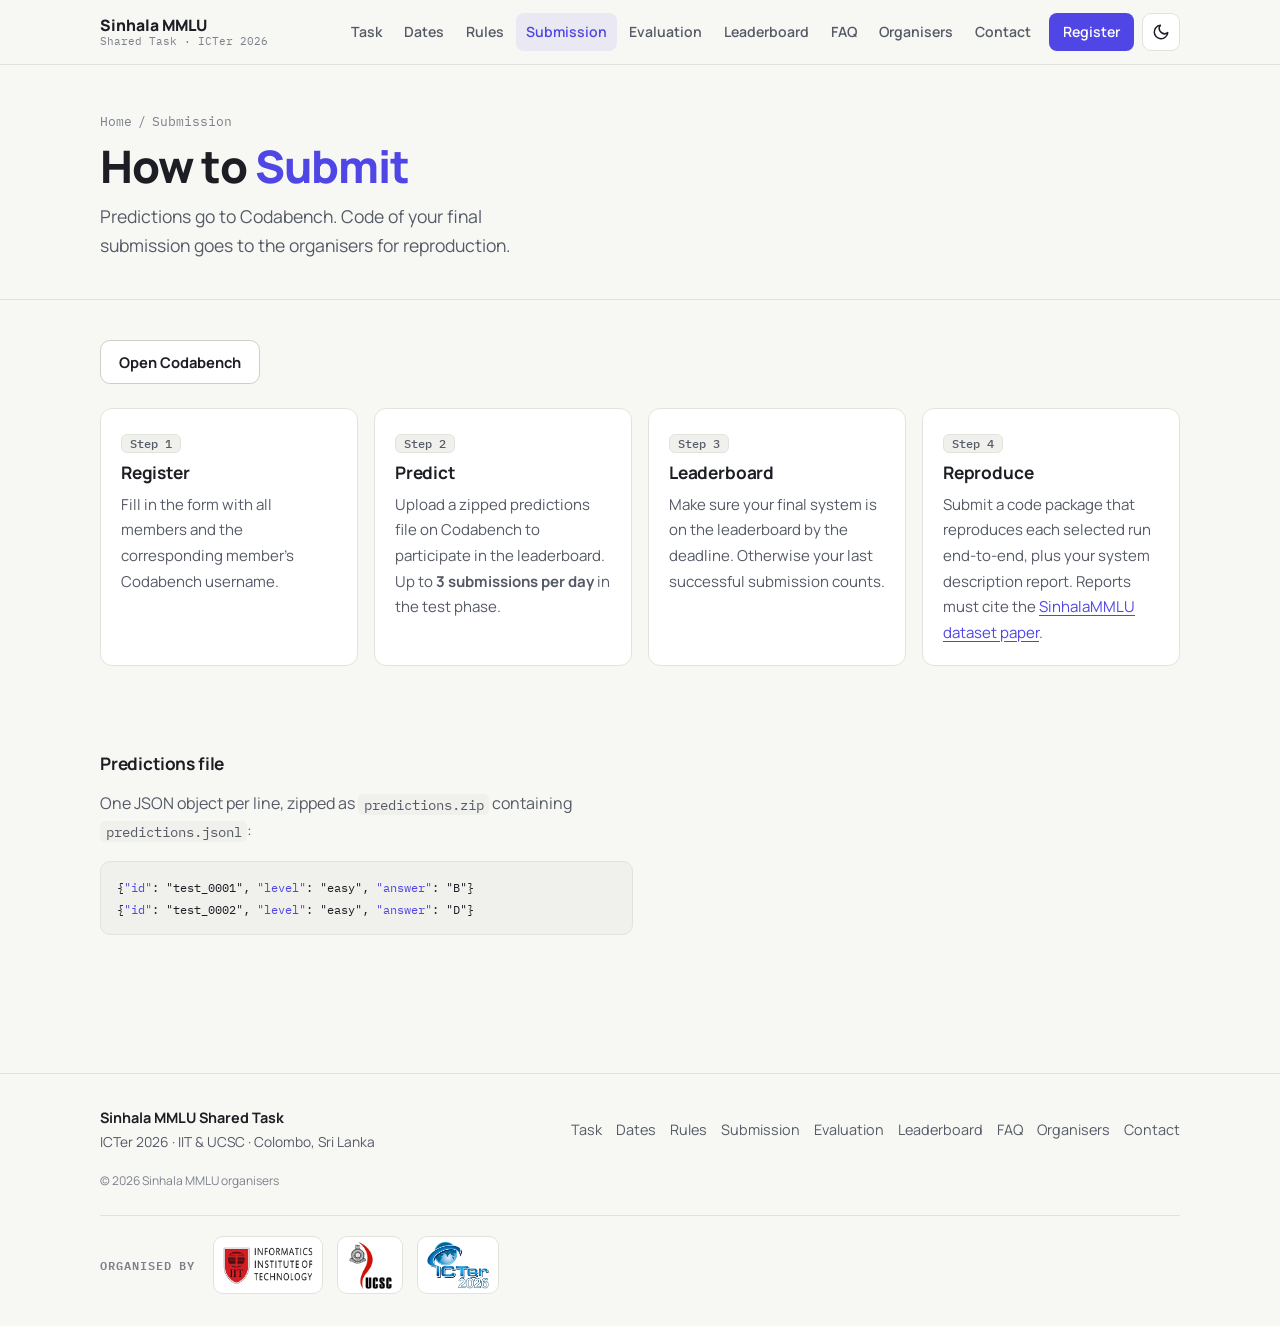
==== submission.html @ 31ae1240 "Deploy website Hans1ka/sinhala-mmlu@52061f8ce0677198e99cdb3677fbf4d3f2cbea94" ====
<!doctype html>
<html lang="en">
<head>
  <meta charset="utf-8">
  <meta name="viewport" content="width=device-width, initial-scale=1">
  <title>Submission · Sinhala MMLU Shared Task</title>
  <meta name="description" content="How to submit predictions and code packages for the Sinhala MMLU Shared Task.">
  <meta property="og:title" content="Submission · Sinhala MMLU Shared Task">
  <meta property="og:description" content="How to submit predictions and code packages for the Sinhala MMLU Shared Task.">
  <meta property="og:type" content="website">
  <!-- <meta name="theme-color" content="#f7f7f4" media="(prefers-color-scheme: light)"> -->
  <!-- <meta name="theme-color" content="#101216" media="(prefers-color-scheme: dark)"> -->
  <meta name="theme-color" content="#f7f7f4">
  <script>try{var t=localStorage.getItem("theme");if(t)document.documentElement.setAttribute("data-theme",t)}catch(e){}</script>
  <!-- <link rel="icon" href="data:image/svg+xml,<svg xmlns='http://www.w3.org/2000/svg' viewBox='0 0 64 64'><rect width='64' height='64' rx='14' fill='%234f46e5'/><text x='32' y='44' font-size='32' text-anchor='middle' fill='white' font-family='sans-serif'>සි</text></svg>"> -->
  <link rel="preconnect" href="https://fonts.googleapis.com">
  <link rel="preconnect" href="https://fonts.gstatic.com" crossorigin>
  <link href="https://fonts.googleapis.com/css2?family=IBM+Plex+Mono:wght@400;500;600&family=Manrope:wght@400;500;600;700;800&family=Noto+Sans+Sinhala:wght@400;600;800&display=swap" rel="stylesheet">
  <link rel="stylesheet" href="assets/styles.css">
</head>
<body data-page="submission">
<a class="skip" href="#main">Skip to content</a>
<header id="site-header" class="topbar"></header>

<main id="main">
<section class="page-head">
  <div class="wrap">
    <div class="crumb"><a href="index.html">Home</a><span>/</span><span>submission</span></div>
    <h1>How to <em>Submit</em></h1>
    <p class="lead">Predictions go to Codabench. Code of your final submission goes to the organisers for reproduction.</p>
  </div>
</section>
<section class="section">
  <div class="wrap">
    <div class="actions" style="margin-top:0;margin-bottom:24px"><a class="btn btn-ghost" data-link="codabench" href="#">Open Codabench</a></div>
    <ol class="flow">
      <li class="reveal"><span class="tok">Step 1</span><h3>Register</h3><p>Fill in the form with all members and the corresponding member's Codabench username.</p></li>
      <li class="reveal"><span class="tok">Step 2</span><h3>Predict</h3><p>Upload a zipped predictions file on Codabench to participate in the leaderboard. Up to <b>3 submissions per day</b> in the test phase.</p></li>
      <li class="reveal"><span class="tok">Step 3</span><h3>Leaderboard</h3><p>Make sure your final system is on the leaderboard by the deadline. Otherwise your last successful submission counts.</p></li>
      <li class="reveal"><span class="tok">Step 4</span><h3>Reproduce</h3><p>Submit a code package that reproduces each selected run end-to-end, plus your system description report. Reports must cite the <a href="task.html">SinhalaMMLU dataset paper</a>.</p></li>    </ol>
  </div>
</section>
<section class="section">
  <div class="wrap split">
    <div class="prose reveal">
      <h3>Predictions file</h3>
      <p>One JSON object per line, zipped as <code>predictions.zip</code> containing <code>predictions.jsonl</code>:</p>
<pre class="code"><code>{<span class="k">"id"</span>: <span class="s">"test_0001"</span>, <span class="k">"level"</span>: <span class="s">"easy"</span>, <span class="k">"answer"</span>: <span class="s">"B"</span>}
{<span class="k">"id"</span>: <span class="s">"test_0002"</span>, <span class="k">"level"</span>: <span class="s">"easy"</span>, <span class="k">"answer"</span>: <span class="s">"D"</span>}</code></pre>
      <!-- <ul>
        <li>Every test <code>id</code> must appear exactly once.</li>
        <li>Missing or invalid answers are scored as incorrect.</li>
        <li>Malformed submissions may still count towards your daily limit — validate locally first with the format checker in the baseline repository.</li>
      </ul> -->
    </div>
    <!-- <div class="prose reveal">
      <h3>Code package</h3>
<pre class="code"><code>your-team/
├── run.sh            <span class="c"># input file → predictions.jsonl</span>
├── requirements.txt  <span class="c"># pinned versions (or Dockerfile)</span>
├── manifest.yaml     <span class="c"># models, revisions, parameter counts</span>
├── README.md         <span class="c"># hardware, runtime, steps</span>
└── src/</code></pre>
<pre class="code"><code><span class="c"># manifest.yaml</span>
<span class="k">team</span>: TeamName
<span class="k">components</span>:
  - <span class="k">name</span>: <span class="s">Qwen/Qwen3-8B</span>
    <span class="k">revision</span>: <span class="s">&lt;commit-hash&gt;</span>
    <span class="k">params</span>: <span class="n">8.2B</span>
<span class="k">total_params</span>: <span class="n">8.2B</span>
<span class="k">closed_api_used_for_data</span>: <span class="n">false</span>
<span class="k">decoding</span>: greedy, seed <span class="n">42</span></code></pre>
      <p class="faint small">Fine-tuned weights must be shared with the organisers (e.g. a private Hugging Face repository or download link).</p>
    </div> -->
  </div>
  <!-- <div class="wrap">
    <div class="callout reveal"><span class="mark">i</span><p><b>Tip:</b> use deterministic decoding (greedy, fixed seeds) and pin every library version. Most failed reproductions come from missing dependencies, unpinned model revisions or hard-coded local paths.</p></div>
    <div id="pager"></div>
  </div> -->
</section>
</main>

<footer id="site-footer" class="footer"></footer>
<script src="assets/config.js"></script>
<script src="assets/app.js"></script>
</body>
</html>
---- assets/styles.css ----
/* =========================================================
   Sinhala MMLU Shared Task — calm theme (light + dark)
   ========================================================= */
:root {
  --bg: #f7f7f4;
  --surface: #ffffff;
  --surface-2: #f0f0ec;
  --line: #e3e3de;
  --line-2: #cfcfc8;
  --text: #1c1e24;
  --dim: #555a66;
  --faint: #7b808b;
  --accent: #4f46e5;
  --accent-hover: #4338ca;
  --accent-soft: rgba(79, 70, 229, .08);
  --accent-line: rgba(79, 70, 229, .3);
  --on-accent: #ffffff;
  --easy: #0f766e;
  --med: #a16207;
  --hard: #b42318;
  --shadow: 0 1px 2px rgba(20, 22, 30, .04), 0 4px 16px rgba(20, 22, 30, .05);
  --radius: 12px;
  --sans: "Manrope", system-ui, -apple-system, "Segoe UI", sans-serif;
  --mono: "IBM Plex Mono", ui-monospace, Menlo, Consolas, monospace;
  --si: "Noto Sans Sinhala", "Manrope", sans-serif;
  color-scheme: light;
}
/* @media (prefers-color-scheme: dark) {
  :root:not([data-theme="light"]) {
    --bg: #101216; --surface: #171a20; --surface-2: #1d2028; --line: #262a33; --line-2: #363b46;
    --text: #e6e8ed; --dim: #a2a8b4; --faint: #7f8591;
    --accent: #8f95ff; --accent-hover: #a9adff; --accent-soft: rgba(143, 149, 255, .12); --accent-line: rgba(143, 149, 255, .35); --on-accent: #12131a;
    --easy: #5cc2b4; --med: #d5a64a; --hard: #e3796f;
    --shadow: 0 1px 2px rgba(0, 0, 0, .3); color-scheme: dark;
  }
} */
:root[data-theme="dark"] {
  --bg: #101216; --surface: #171a20; --surface-2: #1d2028; --line: #262a33; --line-2: #363b46;
  --text: #e6e8ed; --dim: #a2a8b4; --faint: #7f8591;
  --accent: #8f95ff; --accent-hover: #a9adff; --accent-soft: rgba(143, 149, 255, .12); --accent-line: rgba(143, 149, 255, .35); --on-accent: #12131a;
  --easy: #5cc2b4; --med: #d5a64a; --hard: #e3796f;
  --shadow: 0 1px 2px rgba(0, 0, 0, .3); color-scheme: dark;
}

* { box-sizing: border-box; }
html { scroll-behavior: smooth; }
body { margin: 0; min-height: 100vh; background: var(--bg); color: var(--text); font: 16px/1.7 var(--sans); -webkit-font-smoothing: antialiased; overflow-x: hidden; }
::selection { background: var(--accent-soft); }
.si { font-family: var(--si); }
.mono { font-family: var(--mono); }
.dim { color: var(--dim); }
.faint { color: var(--faint); }
.small { font-size: .86rem; }
.center { text-align: center; }
.t-easy { color: var(--easy); } .t-med { color: var(--med); } .t-hard { color: var(--hard); }
.hl { color: var(--accent); font-weight: 700; }
a { color: var(--accent); text-underline-offset: 3px; }
a:hover { color: var(--accent-hover); }
h1, h2, h3 { margin: 0 0 .5em; line-height: 1.15; letter-spacing: -.02em; }
h1 { font-weight: 800; }
h2 { font-size: clamp(1.5rem, 3vw, 2rem); font-weight: 800; }
h3 { font-size: 1.08rem; font-weight: 700; letter-spacing: -.01em; }
code, pre { font-family: var(--mono); font-size: .86em; }
:not(pre) > code { background: var(--surface-2); padding: .12em .4em; border-radius: 5px; }
.wrap { width: 100%; max-width: 1120px; margin: 0 auto; padding: 0 20px; }
.narrow { max-width: 800px; }
.skip { position: absolute; left: -999px; top: 8px; background: var(--accent); color: var(--on-accent); padding: 8px 12px; z-index: 300; border-radius: 6px; }
.skip:focus { left: 8px; }

/* ---------- header ---------- */
.topbar { position: sticky; top: 0; z-index: 100; background: var(--bg); border-bottom: 1px solid var(--line); }
.topbar-inner { display: flex; align-items: center; justify-content: space-between; min-height: 64px; gap: 12px; }
.brand { display: flex; align-items: center; gap: 10px; color: var(--text); text-decoration: none; flex-shrink: 0; }
.brand:hover { color: var(--text); }
/* .brand-mark { width: 36px; height: 36px; border-radius: 9px; display: grid; place-items: center; font: 700 1.05rem var(--si); color: var(--on-accent); background: var(--accent); } */
.brand-text { display: flex; flex-direction: column; line-height: 1.2; }
.brand-text strong { font-size: .98rem; font-weight: 800; }
.brand-text small { font: .7rem var(--mono); color: var(--faint); }
.header-right { display: flex; align-items: center; gap: 8px; }
.nav { display: flex; align-items: center; gap: 2px; }
.nav a { color: var(--dim); text-decoration: none; font-weight: 600; font-size: .88rem; padding: 7px 10px; border-radius: 8px; white-space: nowrap; }
.nav a:hover { color: var(--text); background: var(--surface-2); }
.nav a.active { color: var(--accent); background: var(--accent-soft); }
.nav a.nav-cta { color: var(--on-accent); background: var(--accent); margin-left: 6px; padding: 7px 14px; }
.nav a.nav-cta:hover { background: var(--accent-hover); color: var(--on-accent); }
.icon-btn { display: grid; place-items: center; width: 38px; height: 38px; border-radius: 9px; border: 1px solid var(--line); background: var(--surface); color: var(--text); cursor: pointer; padding: 0; }
.icon-btn:hover { border-color: var(--line-2); }
.icon-btn svg { width: 18px; height: 18px; }
.theme-btn .sun { display: none; }
:root[data-theme="dark"] .theme-btn .sun { display: block; }
:root[data-theme="dark"] .theme-btn .moon { display: none; }
/* @media (prefers-color-scheme: dark) {
  :root:not([data-theme="light"]) .theme-btn .sun { display: block; }
  :root:not([data-theme="light"]) .theme-btn .moon { display: none; }
} */
.menu-btn { display: none; }
@media (max-width: 1100px) {
  .menu-btn { display: grid; }
  .nav { position: fixed; top: 65px; left: 0; right: 0; bottom: 0; flex-direction: column; align-items: stretch; gap: 2px; padding: 14px 20px 28px; background: var(--bg); overflow-y: auto; display: none; }
  .nav.open { display: flex; }
  .nav a { font-size: 1.02rem; padding: 13px 12px; }
  .nav a.nav-cta { margin: 14px 0 0; text-align: center; padding: 13px; }
}

/* ---------- buttons ---------- */
.btn { display: inline-flex; align-items: center; justify-content: center; gap: 8px; padding: 11px 18px; border-radius: 10px; font: 700 .92rem var(--sans); text-decoration: none; cursor: pointer; border: 1px solid transparent; transition: background .15s, border-color .15s, color .15s; }
.btn .arrow { transition: transform .15s; }
.btn:hover .arrow { transform: translateX(3px); }
.btn-primary { background: var(--accent); color: var(--on-accent) !important; }
.btn-primary:hover { background: var(--accent-hover); }
.btn-ghost { background: var(--surface); color: var(--text) !important; border-color: var(--line-2); }
.btn-ghost:hover { border-color: var(--accent); color: var(--accent) !important; }
a.disabled { opacity: .55; cursor: not-allowed; pointer-events: none; }
a.disabled::after { content: "soon"; font: 600 .62rem var(--mono); text-transform: uppercase; letter-spacing: .06em; border: 1px solid currentColor; padding: 0 6px; border-radius: 999px; margin-left: 6px; }
.chip { display: inline-flex; align-items: center; padding: 6px 12px; border-radius: 999px; border: 1px solid var(--line-2); color: var(--text) !important; background: var(--surface); text-decoration: none; font-weight: 600; font-size: .84rem; }
.chip:hover { border-color: var(--accent); }
.tok { display: inline-flex; align-items: center; padding: 1px 8px; border-radius: 6px; font: 500 .76rem var(--mono); color: var(--dim); background: var(--surface-2); border: 1px solid var(--line); }
.tok.si { font-family: var(--si); font-size: .92rem; color: var(--text); }
.tok-sub { border-style: dashed; }

/* ---------- page head ---------- */
.page-head { padding: 48px 0 22px; border-bottom: 1px solid var(--line); margin-bottom: 12px; }
.crumb { display: flex; align-items: center; gap: 6px; font: .8rem var(--mono); color: var(--faint); margin-bottom: 10px; }
.crumb a { color: var(--faint); text-decoration: none; }
.crumb a:hover { color: var(--accent); }
.page-head h1 { font-size: clamp(2rem, 5vw, 2.8rem); margin-bottom: 10px; }
.page-head h1 em, .hero h1 em { font-style: normal; color: var(--accent); }
.lead { font-size: 1.1rem; color: var(--dim); max-width: 680px; margin: 0 0 16px; }
.page-head .lead { text-wrap: balance; max-width: 760px; }

/* ---------- hero ---------- */
.hero { padding: 56px 0 16px; }
.hero-grid { display: grid; grid-template-columns: 1.05fr 1fr; gap: 48px; align-items: center; }
@media (max-width: 960px) { .hero-grid { grid-template-columns: 1fr; gap: 32px; } }
.eyebrow { font: 500 .8rem var(--mono); color: var(--faint); margin: 0 0 14px; }
.hero h1 { font-size: clamp(2.1rem, 4.8vw, 3.3rem); line-height: 1.1; margin-bottom: 18px; }
.hero h1 .si-big { color: var(--accent); font-family: var(--si); }
.actions { display: flex; flex-wrap: wrap; gap: 10px; margin-top: 24px; }

/* attention demo */
.attn-card { border: 1px solid var(--line); border-radius: 14px; padding: 20px; background: var(--surface); box-shadow: var(--shadow); min-width: 0; }
.attn-head { display: flex; justify-content: space-between; flex-wrap: wrap; gap: 6px 10px; font: .74rem var(--mono); color: var(--faint); }
.attn-head b { color: var(--text); font-weight: 600; }
.attn-stage { position: relative; padding-top: 60px; }
.attn-svg { position: absolute; inset: 0; width: 100%; height: 100%; overflow: visible; pointer-events: none; }
.attn-svg path { fill: none; stroke: var(--accent); stroke-linecap: round; transition: stroke-opacity .25s, stroke-width .25s; }
.tokens { display: flex; flex-wrap: wrap; gap: 6px; }
.tokens .tok { font-size: .98rem; padding: 5px 10px; cursor: pointer; transition: background .2s, border-color .2s, color .2s; }
.tokens .tok:hover { border-color: var(--line-2); }
.tokens .tok.q { border-color: var(--accent); background: var(--accent-soft); color: var(--accent); }
.probs { margin-top: 18px; border-top: 1px solid var(--line); padding-top: 14px; }
.probs-title { font: .74rem var(--mono); color: var(--faint); margin-bottom: 8px; }
.prob { display: grid; grid-template-columns: 24px minmax(0, 1fr) 40px; align-items: center; gap: 10px; margin: 6px 0; font-size: .92rem; }
.prob .opt { font: 600 .74rem var(--mono); width: 24px; height: 24px; display: grid; place-items: center; border-radius: 6px; background: var(--surface-2); color: var(--dim); }
.prob .track { position: relative; height: 26px; border-radius: 6px; background: var(--surface-2); overflow: hidden; }
.prob .fill { position: absolute; inset: 0 auto 0 0; width: 0; background: var(--line-2); opacity: .7; transition: width .8s ease; }
.prob .lbl { position: relative; padding: 0 10px; line-height: 26px; white-space: nowrap; overflow: hidden; text-overflow: ellipsis; display: block; }
.prob .val { font: .76rem var(--mono); color: var(--faint); text-align: right; }
.prob.win .fill { background: var(--accent); opacity: .2; }
.prob.win .opt { background: var(--accent); color: var(--on-accent); }
.prob.win .val { color: var(--accent); font-weight: 600; }
.attn-foot { margin-top: 10px; font: .7rem var(--mono); color: var(--faint); }

.countdown { margin-top: 40px; display: flex; flex-wrap: wrap; justify-content: center; align-items: center; gap: 12px 28px; border: 1px solid var(--line); border-radius: var(--radius); padding: 16px 22px; background: var(--surface); }
.cd-label { color: var(--dim); font-size: 1rem; }
.cd-label strong { color: var(--text); }
.cd-grid { display: grid; grid-template-columns: repeat(4, minmax(56px, 1fr)); text-align: center; }
.cd-grid div { padding: 0 10px; border-left: 1px solid var(--line); }
.cd-grid div:first-child { border-left: 0; }
.cd-grid span { display: block; font: 600 1.6rem/1.15 var(--mono); font-variant-numeric: tabular-nums; }
.cd-grid small { font: .68rem bold var(--mono); text-transform: uppercase; letter-spacing: .1em; color: var(--faint); }
@media (max-width: 560px) { .cd-grid { width: 100%; } .cd-grid div { padding: 0 4px; } }

/* ---------- layout ---------- */
.section { padding: 28px 0; }
.sec-label { font: 700 .80rem var(--mono); color: var(--faint); text-transform: uppercase; letter-spacing: .08em; margin-bottom: 14px; }
.grid-2, .grid-3, .grid-4 { display: grid; gap: 16px; margin: 20px 0; }
.grid-2 { grid-template-columns: repeat(2, 1fr); }
.grid-3 { grid-template-columns: repeat(3, 1fr); }
.grid-4 { grid-template-columns: repeat(4, 1fr); }
.split { display: grid; grid-template-columns: 1.05fr 1fr; gap: 40px; margin-top: 24px; margin-bottom: 24px; }
.split > *, .grid-2 > *, .grid-3 > *, .grid-4 > *, .prose { min-width: 0; }
@media (max-width: 920px) { .grid-3, .grid-4 { grid-template-columns: 1fr 1fr; } .split { grid-template-columns: 1fr; gap: 24px; } }
@media (max-width: 620px) { .grid-2, .grid-3, .grid-4 { grid-template-columns: 1fr; } }

.card { border: 1px solid var(--line); border-radius: var(--radius); padding: 22px; background: var(--surface); transition: border-color .15s, box-shadow .15s; }
.card p { color: var(--dim); }
.card p:last-child { margin-bottom: 0; }
a.card { display: block; color: var(--text); text-decoration: none; }
a.card:hover { border-color: var(--accent-line); box-shadow: var(--shadow); }
a.card .go { font-weight: 700; font-size: .86rem; color: var(--accent); }
.card-tag { margin-bottom: 12px; align-items: center;}
.prose ul, .prose ol, .card ul, .card ol { padding-left: 1.2em; }
.prose li, .card li { margin: 6px 0; }
.prose p, .prose li, .card li { color: var(--dim); }
.prose b, .card b { color: var(--text); }
.prose h3 { margin-top: 1.5em; } .prose h3:first-child { margin-top: 0; }
.note { border-left: 3px solid var(--line-2); background: var(--surface-2); padding: 10px 14px; border-radius: 0 8px 8px 0; font-size: .92rem; }
.callout { display: flex; gap: 12px; align-items: flex-start; border: 1px solid var(--line); background: var(--surface-2); border-radius: var(--radius); padding: 16px 20px; margin: 24px 0; }
.callout .mark { flex-shrink: 0; width: 26px; height: 26px; display: grid; place-items: center; border-radius: 7px; background: var(--surface); border: 1px solid var(--line-2); font: 700 .85rem var(--mono); color: var(--dim); }
.callout p { margin: 0; color: var(--dim); }
.callout b { color: var(--text); }

.stats { display: grid; grid-template-columns: repeat(4, 1fr); border: 1px solid var(--line); border-radius: var(--radius); background: var(--surface); overflow: hidden; }
.stat { padding: 20px 22px; border-right: 1px solid var(--line); }
.stat:last-child { border-right: 0; }
.stat b { display: block; font: 700 2rem/1.1 var(--mono); margin-bottom: 4px; }
.stat b sup { font-size: .5em; color: var(--faint); }
.stat > span { font-size: .86rem; color: var(--dim); }
@media (max-width: 760px) { .stats { grid-template-columns: 1fr 1fr; } .stat:nth-child(2) { border-right: 0; } .stat:nth-child(-n+2) { border-bottom: 1px solid var(--line); } }

.seq { list-style: none; padding: 0; margin: 0; counter-reset: s; }
.seq li { counter-increment: s; position: relative; padding: 12px 0 12px 44px; border-bottom: 1px solid var(--line); color: var(--dim); }
.seq li b { color: var(--text); }
.seq li::before { content: counter(s); position: absolute; left: 0; top: 13px; width: 26px; height: 26px; display: grid; place-items: center; font: 600 .78rem var(--mono); color: var(--accent); background: var(--accent-soft); border-radius: 50%; }

.news { list-style: none; padding: 0; margin: 0 0 16px; }
.news li { border: 1px solid var(--line); border-radius: 10px; padding: 12px 14px; margin-bottom: 8px; background: var(--surface); color: var(--dim); }
.news time { display: block; font: 600 .72rem var(--mono); color: var(--faint); margin-bottom: 2px; }
.links-row { display: flex; flex-wrap: wrap; gap: 8px; }

.tag { display: inline-block; font: 600 .68rem var(--mono); letter-spacing: .04em; text-transform: uppercase; padding: 2px 8px; border-radius: 999px; background: var(--surface-2); color: var(--dim); border: 1px solid var(--line); }
.tag-easy { color: var(--easy); } .tag-med { color: var(--med); } .tag-hard { color: var(--hard); }
.tag-next { color: var(--accent); border-color: var(--accent-line); background: var(--accent-soft); }

.example { border: 1px solid var(--line); border-radius: var(--radius); padding: 20px; background: var(--surface); margin-bottom: 16px; }
.ex-meta { display: flex; justify-content: space-between; align-items: center; font-size: .78rem; }
.ex-q { font-size: 1.2rem; font-weight: 600; margin: 14px 0; }
.ex-opts { list-style: none; margin: 0 0 10px; padding: 0; }
.ex-opts li { display: flex; align-items: center; gap: 10px; padding: 8px 12px; border: 1px solid var(--line); border-radius: 8px; margin: 6px 0; }
.ex-opts .opt { width: 24px; height: 24px; display: grid; place-items: center; border-radius: 6px; background: var(--surface-2); font: 600 .74rem var(--mono); flex-shrink: 0; }
.ex-opts li.correct { border-color: var(--easy); }
.ex-opts li.correct .opt { background: var(--easy); color: var(--surface); }
.ex-opts li.correct::after { content: "answer"; margin-left: auto; font: 600 .68rem var(--mono); color: var(--easy); text-transform: uppercase; }

pre.code { background: var(--surface-2); border: 1px solid var(--line); border-radius: 10px; padding: 14px 16px; overflow-x: auto; line-height: 1.6; margin: 0 0 14px; }
pre.code .c { color: var(--faint); } pre.code .k { color: var(--accent); } pre.code .s, pre.code .n { color: var(--text); }

.phase { position: relative; }
.phase .ph-n { position: absolute; top: 20px; right: 20px; font: 600 .8rem var(--mono); color: var(--faint); }
.phase .when { font: .8rem var(--mono); color: var(--accent); margin: -4px 0 8px; }

/* timeline */
.timeline-wrap { position: relative; padding-left: 28px; margin: 8px 0 20px; }
.tl-rail { position: absolute; left: 7px; top: 12px; bottom: 12px; width: 2px; background: var(--line); }
.tl-rail span { display: none; }
.timeline { list-style: none; margin: 0; padding: 0; }
.timeline li { position: relative; border: 1px solid var(--line); border-radius: var(--radius); padding: 16px 20px; margin-bottom: 12px; background: var(--surface); }
.timeline li::before { content: ""; position: absolute; left: -26px; top: 22px; width: 12px; height: 12px; border-radius: 50%; background: var(--bg); border: 2px solid var(--line-2); }
.timeline li .pos { display: none; }
.timeline li.past { opacity: .6; }
.timeline li.past::before { background: var(--line-2); }
.timeline li.next { border-color: var(--accent-line); }
.timeline li.next::before { border-color: var(--accent); background: var(--accent); }
.tl-date { display: flex; flex-wrap: wrap; gap: 8px; align-items: center; font: 600 .8rem var(--mono); color: var(--dim); }
.tl-title { font-weight: 700; font-size: 1.05rem; margin: 4px 0 2px; }
.tl-text { margin: 0; color: var(--dim); font-size: .94rem; }
.mini-tl { list-style: none; margin: 0; padding: 0; }
.mini-tl li { display: grid; grid-template-columns: 70px 1fr; gap: 12px; padding: 10px 0; border-bottom: 1px solid var(--line); }
.mini-tl time { font: 600 .78rem var(--mono); color: var(--accent); padding-top: 2px; }

.rule h3 { display: flex; align-items: center; gap: 10px; }
.rule .ix { width: 30px; height: 30px; flex-shrink: 0; display: grid; place-items: center; border-radius: 8px; font: 600 .76rem var(--mono); color: var(--accent); background: var(--accent-soft); }

.flow { list-style: none; padding: 0; margin: 0 0 8px; display: grid; grid-template-columns: repeat(4, 1fr); gap: 16px; }
.flow li { border: 1px solid var(--line); border-radius: var(--radius); padding: 20px; background: var(--surface); }
.flow li .tok { margin-bottom: 10px; }
.flow p { margin: 0; color: var(--dim); font-size: .94rem; }
@media (max-width: 900px) { .flow { grid-template-columns: 1fr 1fr; } }
@media (max-width: 560px) { .flow { grid-template-columns: 1fr; } }

.metric { border: 1px solid var(--line); border-radius: var(--radius); padding: 20px; text-align: center; background: var(--surface); }
.metric b { display: block; font: 700 1.6rem var(--mono); margin: 10px 0 2px; }
.metric small { color: var(--dim); }
.metric-main { border-color: var(--accent-line); background: var(--accent-soft); }
.metric-main b { color: var(--accent); }
.split-bar { display: flex; border-radius: 8px; overflow: hidden; font: 600 .78rem var(--mono); margin: 10px 0 16px; border: 1px solid var(--line); }
.split-bar > div { padding: 10px 12px; white-space: nowrap; overflow: hidden; }
.split-bar .pub { flex: 30; background: var(--accent); color: var(--on-accent); }
.split-bar .priv { flex: 70; background: var(--surface-2); color: var(--dim); }

.podium { display: grid; grid-template-columns: 1fr 1.1fr 1fr; gap: 16px; align-items: end; }
.prize { text-align: center; border: 1px solid var(--line); border-radius: var(--radius); padding: 24px 16px; background: var(--surface); }
.prize .rank { display: block; font: 700 2.2rem/1 var(--mono); color: var(--faint); margin-bottom: 8px; }
.prize-1 { padding: 36px 16px; border-color: var(--accent-line); }
.prize-1 .rank { color: var(--accent); font-size: 2.8rem; }
.prize-val { font-size: .9rem; color: var(--dim); margin: 0; }
.prize-1 .prize-val { color: var(--text); font-weight: 700; }
@media (max-width: 720px) { .podium { grid-template-columns: 1fr; } .prize-1 { order: -1; } }

.search-wrap { display: flex; align-items: center; gap: 10px; max-width: 540px; border: 1px solid var(--line-2); border-radius: 10px; padding: 0 14px; background: var(--surface); }
.search-wrap:focus-within { border-color: var(--accent); box-shadow: 0 0 0 3px var(--accent-soft); }
.search-wrap svg { width: 16px; height: 16px; color: var(--faint); flex-shrink: 0; }
.search-wrap input { flex: 1; min-width: 0; background: transparent; border: 0; outline: 0; color: var(--text); font: 1rem var(--sans); padding: 12px 0; }
.faq details { border: 1px solid var(--line); border-radius: 10px; margin-bottom: 8px; background: var(--surface); }
.faq summary { cursor: pointer; padding: 15px 50px 15px 18px; font-weight: 700; list-style: none; position: relative; }
.faq summary::-webkit-details-marker { display: none; }
.faq summary::after { content: ""; position: absolute; right: 20px; top: 50%; width: 8px; height: 8px; border-right: 2px solid var(--faint); border-bottom: 2px solid var(--faint); transform: translateY(-70%) rotate(45deg); transition: transform .2s; }
.faq details[open] summary::after { transform: translateY(-30%) rotate(-135deg); }
.faq details p { margin: 0; padding: 0 18px 16px; color: var(--dim); }
mark { background: var(--accent-soft); color: var(--accent); border-radius: 3px; padding: 0 2px; }

.org-logo { width: 60px; height: 60px; border-radius: 12px; display: grid; place-items: center; font: 700 .9rem var(--mono); color: var(--accent); background: var(--accent-soft); margin-bottom: 14px; }
.people { list-style: none; padding: 0 !important; margin: 16px 0 0; }
.people li { display: flex; gap: 12px; align-items: center; padding: 10px 0; border-top: 1px solid var(--line); }
.avatar { width: 40px; height: 40px; border-radius: 50%; display: grid; place-items: center; color: var(--faint); background: var(--surface-2); flex-shrink: 0; }
.people small { display: block; color: var(--dim); }
.email-line { display: flex; flex-wrap: wrap; align-items: center; gap: 10px; word-break: break-all; font-family: var(--mono); }
.copy { border: 1px solid var(--line-2); background: var(--surface); color: var(--text); border-radius: 8px; padding: 4px 12px; cursor: pointer; font: .8rem var(--sans); }
.copy:hover { border-color: var(--accent); }

.pager { display: flex; justify-content: space-between; gap: 12px; margin-top: 48px; padding-top: 20px; border-top: 1px solid var(--line); }
.pager a { flex: 1; max-width: 48%; border: 1px solid var(--line); border-radius: 10px; padding: 12px 16px; text-decoration: none; color: var(--text); background: var(--surface); font-weight: 700; }
.pager a:hover { border-color: var(--accent-line); color: var(--accent); }
.pager small { display: block; font: .72rem var(--mono); color: var(--faint); font-weight: 400; }
.pager .next { text-align: right; margin-left: auto; }

.footer { border-top: 1px solid var(--line); padding: 32px 0; margin-top: 72px; }
.footer-inner { display: flex; flex-wrap: wrap; justify-content: space-between; align-items: center; gap: 16px; font-size: .9rem; }
.footer-nav { display: flex; flex-wrap: wrap; gap: 14px; }
.footer-nav a { color: var(--dim); text-decoration: none; }
.footer-nav a:hover { color: var(--accent); }
.to-top { position: fixed; right: 16px; bottom: 16px; width: 42px; height: 42px; border-radius: 10px; border: 1px solid var(--line-2); background: var(--surface); color: var(--text); cursor: pointer; z-index: 90; box-shadow: var(--shadow); }

/* subtle reveal */
.js .reveal { opacity: 0; transform: translateY(10px); transition: opacity .45s ease, transform .45s ease; }
.js .reveal.in { opacity: 1; transform: none; }

a:focus-visible, button:focus-visible, summary:focus-visible, input:focus-visible { outline: 2px solid var(--accent); outline-offset: 2px; }
@media (prefers-reduced-motion: reduce) {
  html { scroll-behavior: auto; }
  *, *::before, *::after { transition: none !important; }
  .js .reveal { opacity: 1; transform: none; }
}
.crumb span:last-child { text-transform: capitalize; }


/* ---------- interactive example (quiz) ---------- */
.quiz .q-top { display: flex; justify-content: space-between; align-items: center; gap: 10px; font-size: .78rem; }
.quiz .q-count { font: .78rem var(--mono); color: var(--faint); }
.quiz .q-text { font-size: 1.2rem; font-weight: 600; margin: 14px 0; }
.quiz .q-opts { list-style: none; margin: 0; padding: 0; }
.quiz .q-opt { display: flex; width: 100%; align-items: center; gap: 10px; padding: 10px 12px; margin: 6px 0; border: 1px solid var(--line); border-radius: 8px; background: var(--surface); color: var(--text); font: inherit; text-align: left; cursor: pointer; transition: border-color .15s, background .15s; }
.quiz .q-opt:hover:not(:disabled) { border-color: var(--accent); background: var(--accent-soft); }
.quiz .q-opt:disabled { cursor: default; }
.quiz .q-opt .opt { width: 24px; height: 24px; flex-shrink: 0; display: grid; place-items: center; border-radius: 6px; background: var(--surface-2); font: 600 .74rem var(--mono); }
.quiz .q-opt .mk { margin-left: auto; font: 600 .68rem var(--mono); text-transform: uppercase; }
.quiz .q-opt.correct { border-color: var(--easy); background: color-mix(in srgb, var(--easy) 10%, transparent); }
.quiz .q-opt.correct .opt { background: var(--easy); color: var(--surface); }
.quiz .q-opt.correct .mk { color: var(--easy); }
.quiz .q-opt.wrong { border-color: var(--hard); background: color-mix(in srgb, var(--hard) 10%, transparent); }
.quiz .q-opt.wrong .opt { background: var(--hard); color: var(--surface); }
.quiz .q-opt.wrong .mk { color: var(--hard); }
.quiz .q-foot { display: flex; flex-wrap: wrap; align-items: center; justify-content: space-between; gap: 10px; margin-top: 14px; padding-top: 12px; border-top: 1px solid var(--line); }
.quiz .q-msg { font-size: .9rem; color: var(--dim); }
.quiz .q-msg b { color: var(--text); }
.quiz .q-btn { border: 1px solid var(--line-2); background: var(--surface); color: var(--text); border-radius: 8px; padding: 7px 14px; font: 700 .85rem var(--sans); cursor: pointer; }
.quiz .q-btn:hover { border-color: var(--accent); color: var(--accent); }
.quiz .q-note { margin: 10px 0 0; font-size: .82rem; color: var(--faint); }

/* hide the square logo next to the site name */
.brand-mark { display: none; }

/* quiz result card */
.quiz.done { text-align: center; border-color: var(--line-2); }
.quiz.done:has(.perfect) { border-color: var(--easy); background: color-mix(in srgb, var(--easy) 6%, var(--surface)); }
.q-result { padding: 18px 4px 6px; }
.q-result .r-score { display: block; font: 700 2.6rem/1 var(--mono); color: var(--dim); }
.q-result .r-score small { font-size: .45em; color: var(--faint); }
.q-result h3 { margin: 12px 0 6px; font-size: 1.25rem; }
.q-result p { color: var(--dim); margin: 0 auto; max-width: 42ch; }
.q-result .r-actions { display: flex; flex-wrap: wrap; gap: 10px; justify-content: center; margin-top: 18px; }
.q-result .r-cta { text-decoration: none; background: var(--accent); border-color: var(--accent); color: var(--on-accent); }
.q-result .r-cta:hover { background: var(--accent-hover); border-color: var(--accent-hover); color: var(--on-accent); }
.q-result.perfect .r-score, .q-result.perfect h3 { color: var(--easy); }

/* confetti — contained inside the quiz card */
.quiz { position: relative; overflow: hidden; }
.confetti { position: absolute; inset: 0; pointer-events: none; overflow: hidden; }
.confetti i { position: absolute; top: -14px; width: 7px; height: 11px; opacity: 0; border-radius: 2px; animation: confetti-fall linear forwards; }
@keyframes confetti-fall {
  0% { opacity: 1; transform: translate3d(0, 0, 0) rotate(0deg); }
  100% { opacity: 0; transform: translate3d(var(--x, 0), var(--fall, 300px), 0) rotate(var(--r, 360deg)); }
}
@media (prefers-reduced-motion: reduce) { .confetti { display: none; } }

/* ---------- logos & organiser photos ---------- */
.logo-box { display: inline-flex; align-items: center; justify-content: center; background: #fff; border: 1px solid var(--line); border-radius: 10px; padding: 8px 12px; text-decoration: none; }
.logo-box img { display: block; max-height: 40px; width: auto; max-width: 150px; object-fit: contain; }
.logo-fallback { display: none; font: 700 .82rem var(--mono); color: #3a3f4b; }
.logo-box.no-img .logo-fallback { display: block; }

.logo-strip { display: flex; flex-wrap: wrap; align-items: center; gap: 14px; margin-top: 24px; padding-top: 20px; border-top: 1px solid var(--line); }
.logo-strip-label { font: 600 .74rem var(--mono); text-transform: uppercase; letter-spacing: .08em; color: var(--faint); margin-right: 4px; }
.logo-strip .logo-box:hover { border-color: var(--accent-line); }

.org .org-logo { width: auto; height: auto; min-width: 84px; min-height: 64px; margin-bottom: 14px; background: #fff; }
.org .org-logo img { max-height: 52px; max-width: 170px; }
.org .org-logo .logo-fallback { font-size: 1rem; color: #3a3f4b; }

.people .avatar { position: relative; overflow: hidden; padding: 0; }
.people .avatar img { width: 100%; height: 100%; object-fit: cover; border-radius: 50%; display: block; }
.avatar-fallback { display: none; font: 700 .8rem var(--mono); }
.people .avatar.no-img .avatar-fallback, .people .avatar:not(:has(img)) .avatar-fallback { display: block; }

/* bigger logos, same footer box */
.logo-strip .logo-box { height: 58px; padding: 4px 8px; }
.logo-strip .logo-box img { max-height: 100%; max-width: 100%; }


.org .org-logo { height: 72px; width: 190px; padding: 6px 10px; }
.org .org-logo img { max-height: 100%; max-width: 100%; }

/* bigger organiser photos */
.people .avatar { width: 72px; height: 72px; flex-shrink: 0; }
.people li { gap: 16px; padding: 14px 0; }
.avatar-fallback { font-size: 1rem; }

/* ---------- organiser people: photo grid ---------- */
.people-grid { display: grid; grid-template-columns: repeat(auto-fit, minmax(120px, 1fr)); gap: 20px 16px; margin-top: 22px; padding-top: 20px; border-top: 1px solid var(--line); }
.person { margin: 0; text-align: center; }
.person-photo { position: relative; display: grid; place-items: center; width: 110px; height: 110px; margin: 0 auto 12px; border-radius: 50%; overflow: hidden; background: var(--surface-2); border: 1px solid var(--line); }
.person-photo img { width: 100%; height: 100%; object-fit: cover; display: block; }
.person-photo .avatar-fallback { display: none; font: 700 1.5rem var(--mono); color: var(--faint); }
.person-photo.no-img .avatar-fallback, .person-photo:not(:has(img)) .avatar-fallback { display: block; }
.person figcaption b { display: block; font-size: .95rem; line-height: 1.3; }
.person figcaption small { display: block; margin-top: 4px; color: var(--dim); font-size: .82rem; }
@media (max-width: 480px) { .person-photo { width: 92px; height: 92px; } }

/* ---------- leaderboard tables ---------- */
.table-wrap { overflow-x: auto; border: 1px solid var(--line); border-radius: var(--radius); background: var(--surface); }
.lb-table { width: 100%; border-collapse: collapse; font-size: .95rem; }
.lb-table th, .lb-table td { padding: 12px 16px; text-align: left; border-bottom: 1px solid var(--line); white-space: nowrap; }
.lb-table th { font: 600 .74rem var(--mono); text-transform: uppercase; letter-spacing: .06em; color: var(--faint); background: var(--surface-2); }
.lb-table tbody tr:last-child td { border-bottom: 0; }
.lb-table tbody tr:hover td { background: var(--surface-2); }
.lb-table .n { text-align: right; font-family: var(--mono); font-variant-numeric: tabular-nums; }
.lb-table .strong { font-weight: 700; color: var(--text); }
.lb-empty { border: 1px dashed var(--line-2); border-radius: var(--radius); padding: 28px 20px; text-align: center; color: var(--dim); background: var(--surface); margin: 0; }

.cite { border-left: 3px solid var(--accent-line); padding: 2px 0 2px 14px; color: var(--dim); }
.cite-split { grid-template-columns: 1fr 1fr; align-items: start; margin-top: 0; }
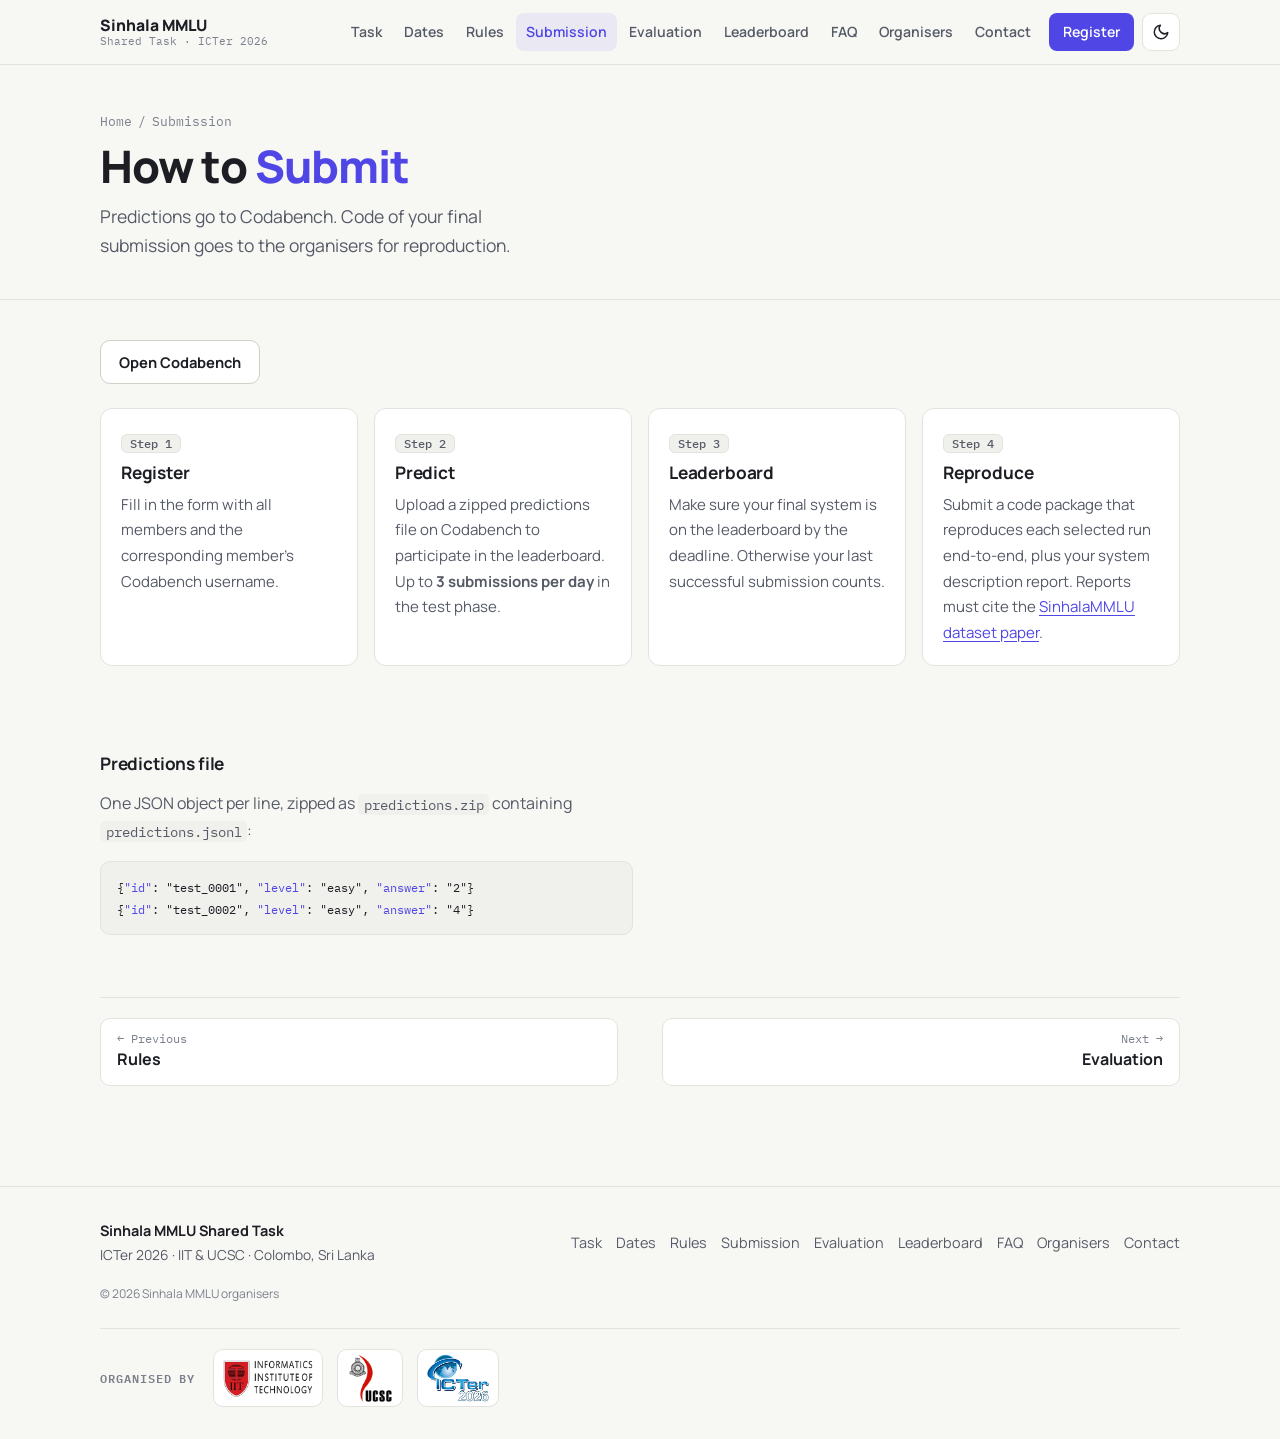
==== commit cec7c61d: "Deploy website Hans1ka/sinhala-mmlu@d7794d9173b72d2ee1119edbc7089b7053c3a72f" ====
--- a/submission.html
+++ b/submission.html
@@ -45,8 +45,8 @@
     <div class="prose reveal">
       <h3>Predictions file</h3>
       <p>One JSON object per line, zipped as <code>predictions.zip</code> containing <code>predictions.jsonl</code>:</p>
-<pre class="code"><code>{<span class="k">"id"</span>: <span class="s">"test_0001"</span>, <span class="k">"level"</span>: <span class="s">"easy"</span>, <span class="k">"answer"</span>: <span class="s">"B"</span>}
-{<span class="k">"id"</span>: <span class="s">"test_0002"</span>, <span class="k">"level"</span>: <span class="s">"easy"</span>, <span class="k">"answer"</span>: <span class="s">"D"</span>}</code></pre>
+<pre class="code"><code>{<span class="k">"id"</span>: <span class="s">"test_0001"</span>, <span class="k">"level"</span>: <span class="s">"easy"</span>, <span class="k">"answer"</span>: <span class="s">"2"</span>}
+{<span class="k">"id"</span>: <span class="s">"test_0002"</span>, <span class="k">"level"</span>: <span class="s">"easy"</span>, <span class="k">"answer"</span>: <span class="s">"4"</span>}</code></pre>
       <!-- <ul>
         <li>Every test <code>id</code> must appear exactly once.</li>
         <li>Missing or invalid answers are scored as incorrect.</li>
@@ -73,10 +73,10 @@
       <p class="faint small">Fine-tuned weights must be shared with the organisers (e.g. a private Hugging Face repository or download link).</p>
     </div> -->
   </div>
-  <!-- <div class="wrap">
-    <div class="callout reveal"><span class="mark">i</span><p><b>Tip:</b> use deterministic decoding (greedy, fixed seeds) and pin every library version. Most failed reproductions come from missing dependencies, unpinned model revisions or hard-coded local paths.</p></div>
+  <div class="wrap">
+    <!-- <div class="callout reveal"><span class="mark">i</span><p><b>Tip:</b> use deterministic decoding (greedy, fixed seeds) and pin every library version. Most failed reproductions come from missing dependencies, unpinned model revisions or hard-coded local paths.</p></div> -->
     <div id="pager"></div>
-  </div> -->
+  </div>
 </section>
 </main>
 
--- a/assets/styles.css
+++ b/assets/styles.css
@@ -440,3 +440,6 @@
 
 .cite { border-left: 3px solid var(--accent-line); padding: 2px 0 2px 14px; color: var(--dim); }
 .cite-split { grid-template-columns: 1fr 1fr; align-items: start; margin-top: 0; }
+
+.person-photo.has-photo { background-size: cover; background-position: center 35%; }
+.person-photo.has-photo .avatar-fallback { display: none; }
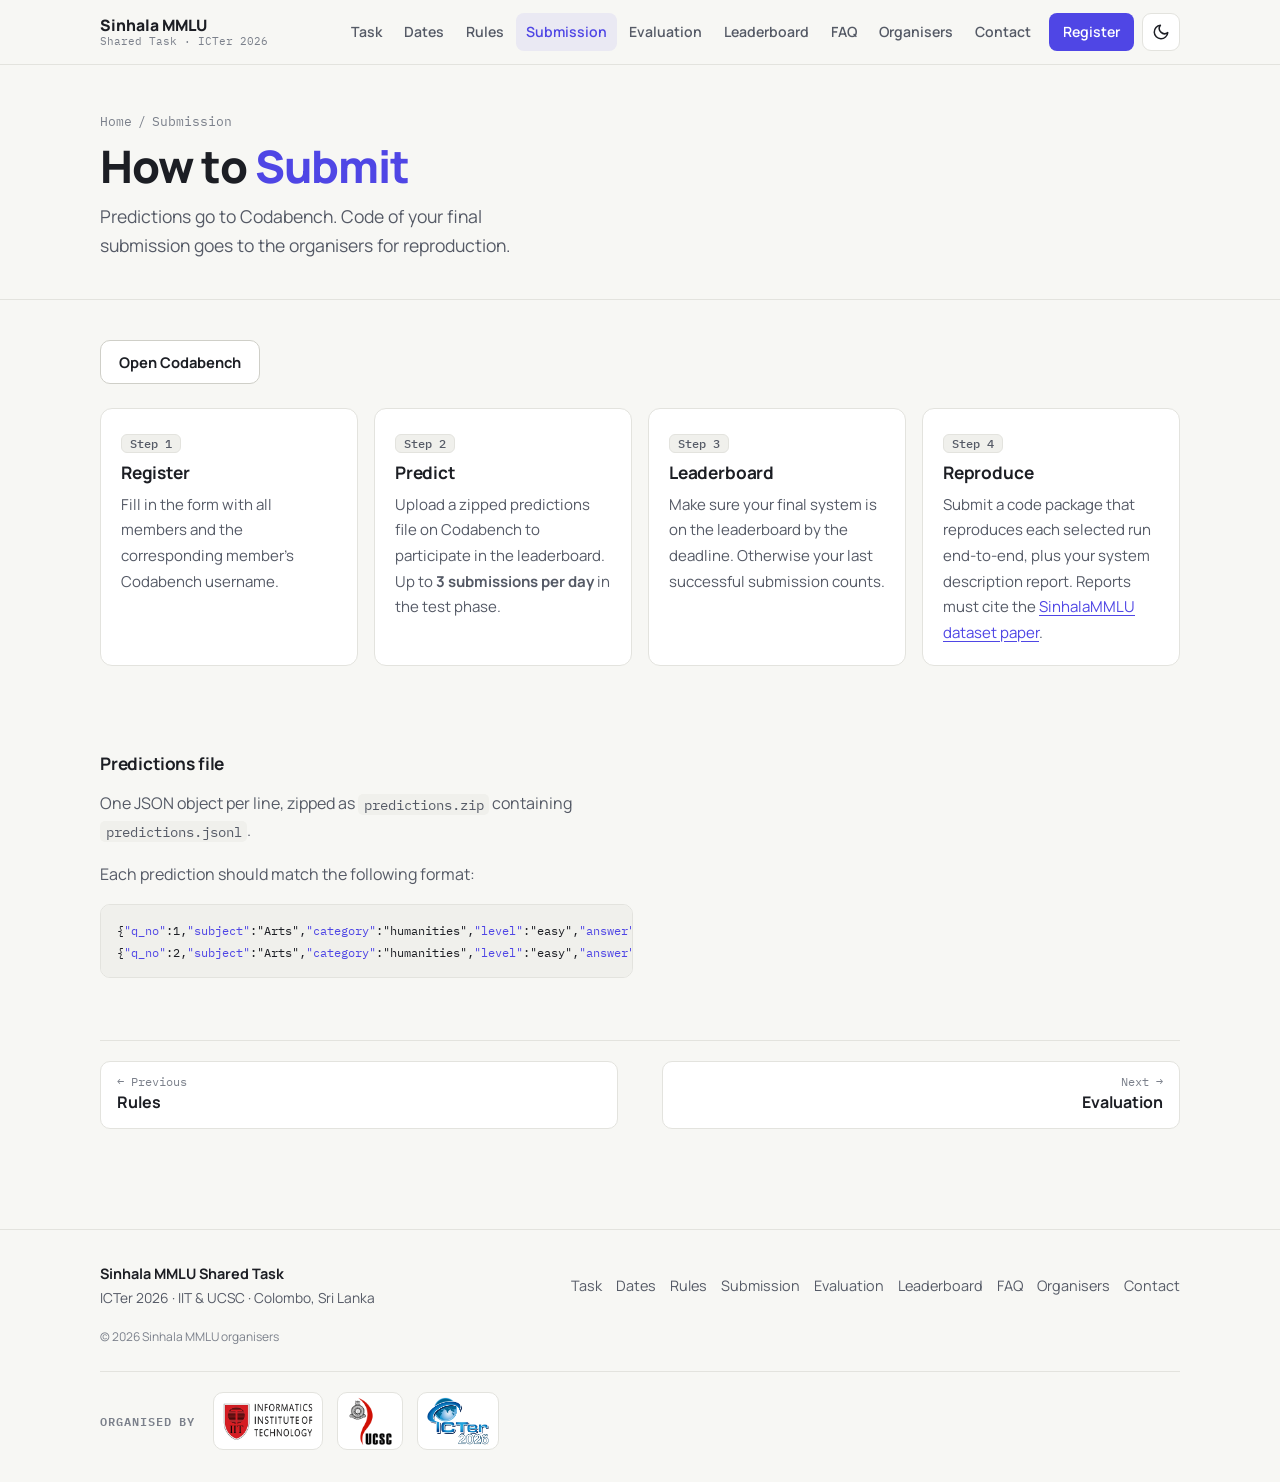
==== commit fa164dac: "Deploy website Hans1ka/sinhala-mmlu@eddcb92dcfdb9fecc9e8823b8dac75b8b7350d8b" ====
--- a/submission.html
+++ b/submission.html
@@ -44,9 +44,10 @@
   <div class="wrap split">
     <div class="prose reveal">
       <h3>Predictions file</h3>
-      <p>One JSON object per line, zipped as <code>predictions.zip</code> containing <code>predictions.jsonl</code>:</p>
-<pre class="code"><code>{<span class="k">"id"</span>: <span class="s">"test_0001"</span>, <span class="k">"level"</span>: <span class="s">"easy"</span>, <span class="k">"answer"</span>: <span class="s">"2"</span>}
-{<span class="k">"id"</span>: <span class="s">"test_0002"</span>, <span class="k">"level"</span>: <span class="s">"easy"</span>, <span class="k">"answer"</span>: <span class="s">"4"</span>}</code></pre>
+      <p>One JSON object per line, zipped as <code>predictions.zip</code> containing <code>predictions.jsonl</code>.</p>
+      <p>Each prediction should match the following format:</p>
+<pre class="code"><code>{<span class="k">"q_no"</span>:<span class="s">1</span>,<span class="k">"subject"</span>:<span class="s">"Arts"</span>,<span class="k">"category"</span>:<span class="s">"humanities"</span>,<span class="k">"level"</span>:<span class="s">"easy"</span>,<span class="k">"answer"</span>:<span class="s">"2"</span>}
+{<span class="k">"q_no"</span>:<span class="s">2</span>,<span class="k">"subject"</span>:<span class="s">"Arts"</span>,<span class="k">"category"</span>:<span class="s">"humanities"</span>,<span class="k">"level"</span>:<span class="s">"easy"</span>,<span class="k">"answer"</span>:<span class="s">"4"</span>}</code></pre>
       <!-- <ul>
         <li>Every test <code>id</code> must appear exactly once.</li>
         <li>Missing or invalid answers are scored as incorrect.</li>
--- a/assets/styles.css
+++ b/assets/styles.css
@@ -443,3 +443,13 @@
 
 .person-photo.has-photo { background-size: cover; background-position: center 35%; }
 .person-photo.has-photo .avatar-fallback { display: none; }
+
+/* centre a lone last institution card */
+.grid-2 > .org:last-child:nth-child(odd) {
+  grid-column: 1 / -1;
+  justify-self: center;
+  width: calc(50% - 8px);
+}
+@media (max-width: 620px) {
+  .grid-2 > .org:last-child:nth-child(odd) { width: 100%; }
+}
